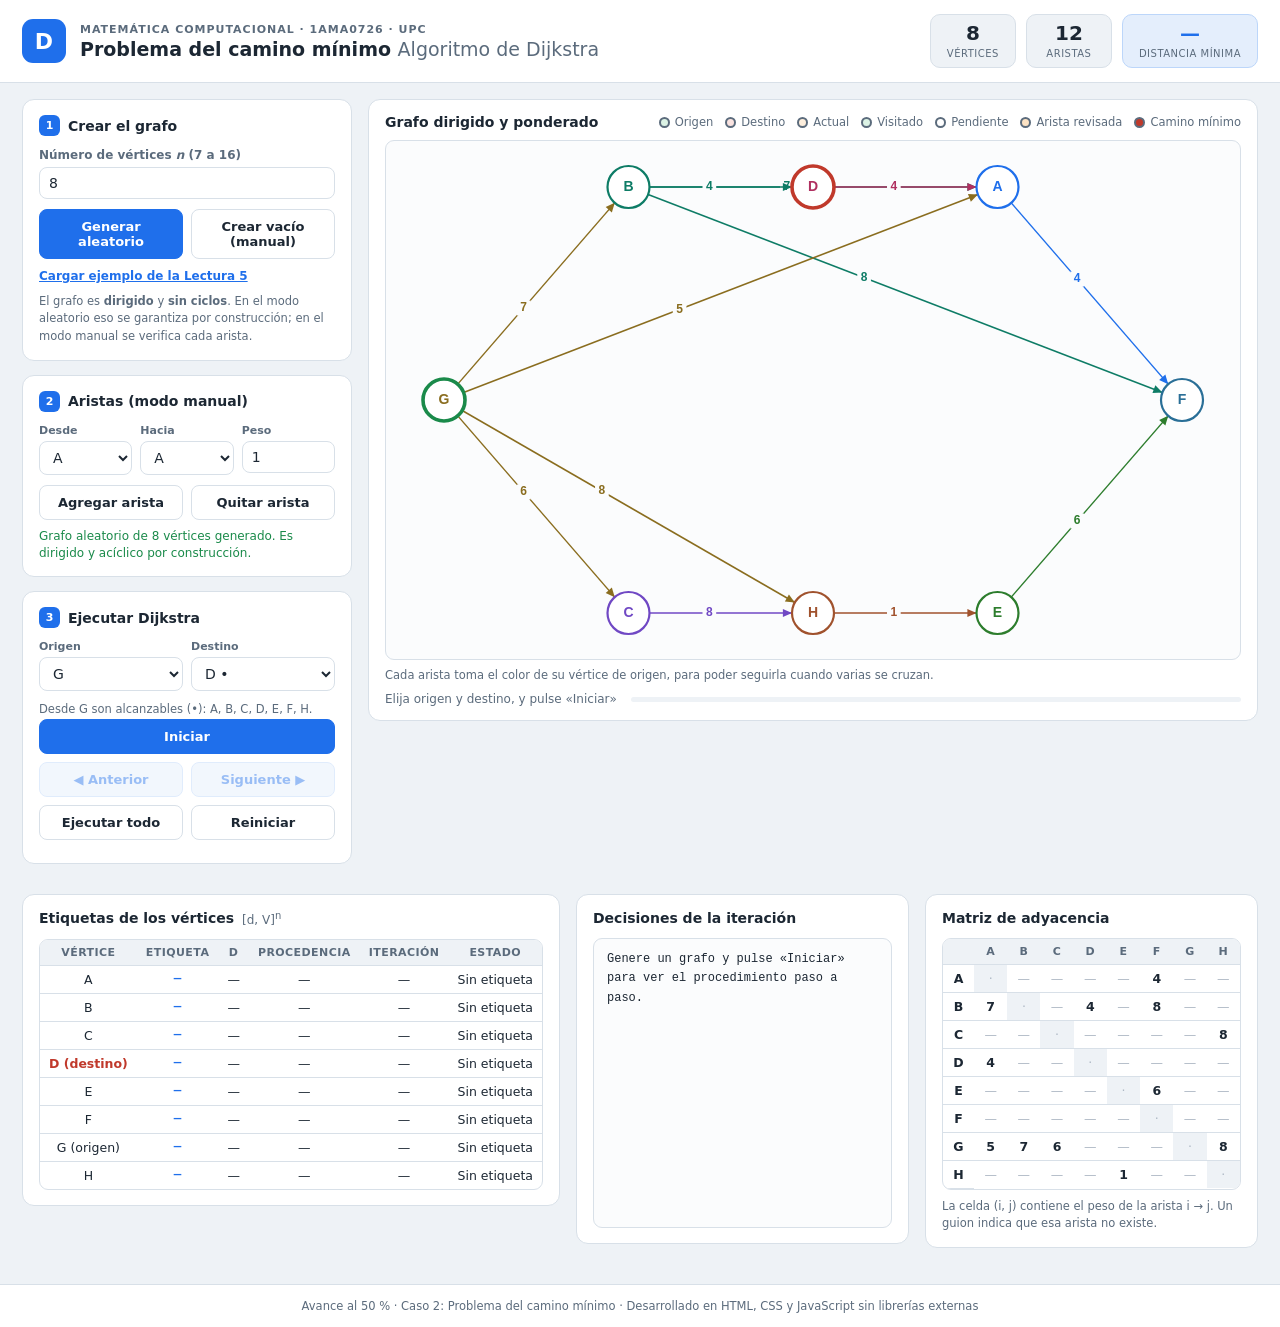
==== index.html @ 37c3c6c7 "Commit inicial - Dijkstra" ====
<!DOCTYPE html>
<html lang="es">
<head>
<meta charset="UTF-8">
<meta name="viewport" content="width=device-width, initial-scale=1">
<title>Camino mínimo · Algoritmo de Dijkstra</title>
<link rel="stylesheet" href="estilos.css">
</head>
<body>

<header class="cabecera">
  <div class="marca">
    <div class="logo">D</div>
    <div>
      <p class="curso">Matemática Computacional · 1AMA0726 · UPC</p>
      <h1>Problema del camino mínimo <span>Algoritmo de Dijkstra</span></h1>
    </div>
  </div>
  <div class="contadores">
    <div class="dato"><span id="datoNodos">—</span><small>vértices</small></div>
    <div class="dato"><span id="datoAristas">—</span><small>aristas</small></div>
    <div class="dato destacado"><span id="datoDistancia">—</span><small>distancia mínima</small></div>
  </div>
</header>

<main>

  <!-- ====================== PANEL IZQUIERDO: CONTROLES ====================== -->
  <aside class="panel">

    <section class="tarjeta">
      <h2><span class="num">1</span> Crear el grafo</h2>
      <label class="campo">
        Número de vértices <em>n</em> (7 a 16)
        <input type="number" id="entradaN" min="7" max="16" value="8">
      </label>
      <div class="botonera">
        <button id="btnAleatorio" class="primario">Generar aleatorio</button>
        <button id="btnManual">Crear vacío (manual)</button>
      </div>
      <button id="btnEjemplo" class="enlace">Cargar ejemplo de la Lectura 5</button>
      <p class="ayuda">El grafo es <strong>dirigido</strong> y <strong>sin ciclos</strong>. En el modo
      aleatorio eso se garantiza por construcción; en el modo manual se verifica cada arista.</p>
    </section>

    <section class="tarjeta">
      <h2><span class="num">2</span> Aristas (modo manual)</h2>
      <div class="fila-arista">
        <label>Desde<select id="selDesde"></select></label>
        <label>Hacia<select id="selHacia"></select></label>
        <label>Peso<input type="number" id="entradaPeso" min="1" value="1"></label>
      </div>
      <div class="botonera">
        <button id="btnAgregar">Agregar arista</button>
        <button id="btnQuitar">Quitar arista</button>
      </div>
      <p id="avisoArista" class="aviso"></p>
    </section>

    <section class="tarjeta">
      <h2><span class="num">3</span> Ejecutar Dijkstra</h2>
      <div class="fila-arista">
        <label>Origen<select id="selOrigen"></select></label>
        <label>Destino<select id="selDestino"></select></label>
      </div>
      <p class="ayuda" id="ayudaAlcanzables">Los destinos marcados con • son alcanzables desde el origen.</p>
      <button id="btnIniciar" class="primario ancho">Iniciar</button>
      <div class="botonera navegacion">
        <button id="btnAnterior">◀ Anterior</button>
        <button id="btnSiguiente">Siguiente ▶</button>
      </div>
      <div class="botonera">
        <button id="btnTodo">Ejecutar todo</button>
        <button id="btnReiniciar">Reiniciar</button>
      </div>
    </section>

  </aside>

  <!-- ====================== CENTRO: GRAFO ====================== -->
  <section class="lienzo-zona">
    <div class="lienzo-cabecera">
      <h2>Grafo dirigido y ponderado</h2>
      <ul class="leyenda">
        <li><i class="c-origen"></i>Origen</li>
        <li><i class="c-destino"></i>Destino</li>
        <li><i class="c-actual"></i>Actual</li>
        <li><i class="c-visitado"></i>Visitado</li>
        <li><i class="c-pendiente"></i>Pendiente</li>
        <li><i class="c-revisada"></i>Arista revisada</li>
        <li><i class="c-ruta"></i>Camino mínimo</li>
      </ul>
    </div>
    <canvas id="lienzo"></canvas>
    <p class="nota-color">Cada arista toma el color de su vértice de origen, para poder seguirla cuando varias se cruzan.</p>
    <p class="pie-lienzo">
      <span id="contadorPaso">Genere un grafo para comenzar</span>
      <span class="progreso"><i id="barraProgreso"></i></span>
    </p>
  </section>

</main>

<!-- ====================== ABAJO: TABLA, DECISIONES Y MATRIZ ====================== -->
<section class="inferior">

  <div class="tarjeta">
    <h2>Etiquetas de los vértices <small>[d, V]<sup>n</sup></small></h2>
    <div class="tabla-scroll">
      <table id="tablaEtiquetas">
        <thead><tr><th>Vértice</th><th>Etiqueta</th><th>d</th><th>Procedencia</th><th>Iteración</th><th>Estado</th></tr></thead>
        <tbody></tbody>
      </table>
    </div>
  </div>

  <div class="tarjeta">
    <h2>Decisiones de la iteración</h2>
    <div id="registro" class="registro">Genere un grafo y pulse «Iniciar» para ver el procedimiento paso a paso.</div>
  </div>

  <div class="tarjeta">
    <h2>Matriz de adyacencia</h2>
    <div class="tabla-scroll">
      <table id="tablaMatriz"><thead></thead><tbody></tbody></table>
    </div>
    <p class="ayuda">La celda (i, j) contiene el peso de la arista i → j. Un guion indica que esa arista no existe.</p>
  </div>

</section>

<footer>
  Avance al 50 % · Caso 2: Problema del camino mínimo · Desarrollado en HTML, CSS y JavaScript sin librerías externas
</footer>

<script src="algoritmo.js"></script>
<script src="interfaz.js"></script>
</body>
</html>
---- estilos.css ----
/* ============================================================================
   estilos.css
   Presentacion de la aplicacion. Elegimos un fondo claro a proposito: las
   capturas de pantalla del informe se ven mejor sobre papel blanco.
   ============================================================================ */

:root {
  --tinta:      #1c2733;
  --tinta-suave:#5b6b7c;
  --borde:      #d8e0e8;
  --fondo:      #eef2f6;
  --papel:      #ffffff;
  --azul:       #1f6feb;
  --azul-claro: #e4eefc;
  --verde:      #1a8a4a;
  --verde-claro:#dcf3e5;
  --naranja:    #e07b1a;
  --naranja-claro:#fdeedc;
  --rojo:       #c0392b;
  --rojo-claro: #fae3e0;
}

* { box-sizing: border-box; }

body {
  margin: 0;
  font-family: "Segoe UI", system-ui, -apple-system, sans-serif;
  background: var(--fondo);
  color: var(--tinta);
  font-size: 14px;
}

/* ------------------------------- cabecera -------------------------------- */

.cabecera {
  display: flex; justify-content: space-between; align-items: center;
  flex-wrap: wrap; gap: 16px;
  background: var(--papel);
  border-bottom: 1px solid var(--borde);
  padding: 14px 22px;
}
.marca { display: flex; align-items: center; gap: 14px; }
.logo {
  width: 44px; height: 44px; border-radius: 11px;
  background: var(--azul); color: #fff;
  display: grid; place-items: center;
  font-size: 22px; font-weight: 700;
}
.curso {
  margin: 0 0 2px; font-size: 11px; letter-spacing: .09em;
  text-transform: uppercase; color: var(--tinta-suave); font-weight: 600;
}
.cabecera h1 { margin: 0; font-size: 19px; font-weight: 700; }
.cabecera h1 span { font-weight: 400; color: var(--tinta-suave); }

.contadores { display: flex; gap: 10px; }
.dato {
  background: var(--fondo); border: 1px solid var(--borde); border-radius: 10px;
  padding: 7px 16px; text-align: center; min-width: 86px;
}
.dato span { display: block; font-size: 20px; font-weight: 700; line-height: 1.1; }
.dato small { font-size: 10px; text-transform: uppercase; letter-spacing: .05em; color: var(--tinta-suave); }
.dato.destacado { background: var(--azul-claro); border-color: #bcd6fa; }
.dato.destacado span { color: var(--azul); }

/* ------------------------------- estructura ------------------------------ */

main {
  display: grid;
  grid-template-columns: 330px 1fr;
  gap: 16px;
  padding: 16px 22px;
  align-items: start;
}

.inferior {
  display: grid;
  grid-template-columns: 1fr 1fr 1fr;
  gap: 16px;
  padding: 0 22px 22px;
  align-items: start;
}

.tarjeta {
  background: var(--papel);
  border: 1px solid var(--borde);
  border-radius: 12px;
  padding: 15px 16px;
  margin-bottom: 14px;
}
.tarjeta h2 {
  margin: 0 0 12px; font-size: 14px; font-weight: 700;
  display: flex; align-items: center; gap: 8px;
}
.tarjeta h2 small { font-weight: 400; color: var(--tinta-suave); font-size: 12px; }
.num {
  width: 21px; height: 21px; border-radius: 6px;
  background: var(--azul); color: #fff;
  display: grid; place-items: center; font-size: 11px;
}

/* ------------------------------- controles ------------------------------- */

.campo { display: block; font-size: 12px; color: var(--tinta-suave); margin-bottom: 10px; font-weight: 600; }
.campo input { display: block; width: 100%; margin-top: 5px; }

input, select {
  font-family: inherit; font-size: 14px; color: var(--tinta);
  padding: 7px 9px; border: 1px solid var(--borde); border-radius: 8px;
  background: var(--papel); width: 100%;
}
input:focus, select:focus { outline: 2px solid var(--azul); outline-offset: -1px; }

.fila-arista { display: flex; gap: 8px; margin-bottom: 10px; }
.fila-arista label {
  flex: 1; font-size: 11px; color: var(--tinta-suave); font-weight: 600;
  display: flex; flex-direction: column; gap: 4px;
}

.botonera { display: flex; gap: 8px; margin-bottom: 8px; }
.botonera button { flex: 1; }

button {
  font-family: inherit; font-size: 13px; font-weight: 600;
  padding: 9px 12px; border-radius: 8px;
  border: 1px solid var(--borde); background: var(--papel); color: var(--tinta);
  cursor: pointer;
}
button:hover:not(:disabled) { background: var(--fondo); }
button:disabled { opacity: .45; cursor: default; }
button.primario { background: var(--azul); border-color: var(--azul); color: #fff; }
button.primario:hover:not(:disabled) { background: #1a5fd0; }
button.ancho { width: 100%; margin-bottom: 8px; }
button.enlace {
  border: none; background: none; color: var(--azul);
  padding: 2px 0; text-align: left; text-decoration: underline; font-size: 12px;
}
.navegacion button { background: var(--azul-claro); border-color: #bcd6fa; color: var(--azul); }

.ayuda { font-size: 11.5px; color: var(--tinta-suave); line-height: 1.5; margin: 8px 0 0; }
.aviso { font-size: 12px; margin: 6px 0 0; min-height: 17px; line-height: 1.4; }
.aviso.error { color: var(--rojo); }
.aviso.ok { color: var(--verde); }

/* --------------------------------- lienzo -------------------------------- */

.lienzo-zona {
  background: var(--papel); border: 1px solid var(--borde);
  border-radius: 12px; padding: 14px 16px;
}
.lienzo-cabecera {
  display: flex; justify-content: space-between; align-items: center;
  flex-wrap: wrap; gap: 10px; margin-bottom: 10px;
}
.lienzo-cabecera h2 { margin: 0; font-size: 14px; }

.leyenda { list-style: none; display: flex; flex-wrap: wrap; gap: 12px; margin: 0; padding: 0; font-size: 11.5px; color: var(--tinta-suave); }
.leyenda li { display: flex; align-items: center; gap: 5px; }
.leyenda i { width: 11px; height: 11px; border-radius: 50%; display: inline-block; border: 2px solid; }
.c-origen   { background: var(--verde-claro);  border-color: var(--verde); }
.c-destino  { background: var(--rojo-claro);   border-color: var(--rojo); }
.c-actual   { background: var(--naranja-claro);border-color: var(--naranja); }
.c-visitado { background: var(--verde-claro);  border-color: #9ed4b4; }
.c-pendiente{ background: var(--papel);        border-color: var(--borde); }
.c-revisada { background: #fde3c4; border-color: #e07b1a; }
.c-ruta     { background: var(--rojo); border-color: var(--rojo); border-radius: 2px; height: 4px; width: 16px; }

canvas { width: 100%; height: 520px; display: block; background: #fbfcfd; border: 1px solid var(--borde); border-radius: 9px; }

.pie-lienzo { display: flex; align-items: center; gap: 14px; margin: 10px 0 0; font-size: 12px; color: var(--tinta-suave); }
.progreso { flex: 1; height: 5px; background: var(--fondo); border-radius: 3px; overflow: hidden; }
.progreso i { display: block; height: 100%; width: 0; background: var(--azul); transition: width .18s; }

/* --------------------------------- tablas -------------------------------- */

.tabla-scroll { max-height: 290px; overflow: auto; border: 1px solid var(--borde); border-radius: 9px; }
table { border-collapse: collapse; width: 100%; font-size: 12.5px; }
th, td { padding: 6px 9px; text-align: center; border-bottom: 1px solid var(--borde); white-space: nowrap; }
thead th {
  position: sticky; top: 0; background: var(--fondo);
  font-size: 11px; text-transform: uppercase; letter-spacing: .04em; color: var(--tinta-suave);
}
tbody tr:last-child td { border-bottom: none; }
tr.fila-actual   { background: var(--naranja-claro); font-weight: 600; }
tr.fila-visitado { background: var(--verde-claro); }
tr.fila-destino  td:first-child { color: var(--rojo); font-weight: 700; }
td.etiqueta { font-family: "Consolas", "Courier New", monospace; font-weight: 600; color: var(--azul); }
td.vacio { color: #adb8c4; }
td.diagonal { background: var(--fondo); color: #adb8c4; }
td.con-peso { font-weight: 600; }

.registro {
  font-family: "Consolas", "Courier New", monospace;
  font-size: 12px; line-height: 1.65;
  white-space: pre-wrap; word-break: break-word;
  background: #fbfcfd; border: 1px solid var(--borde); border-radius: 9px;
  padding: 11px 13px; height: 290px; overflow: auto;
}
.registro b { color: var(--azul); font-family: inherit; }

footer {
  text-align: center; padding: 14px; font-size: 11.5px;
  color: var(--tinta-suave); border-top: 1px solid var(--borde); background: var(--papel);
}

@media (max-width: 1100px) {
  main { grid-template-columns: 1fr; }
  .inferior { grid-template-columns: 1fr; }
}

.nota-color { font-size: 11.5px; color: var(--tinta-suave); margin: 8px 0 0; }
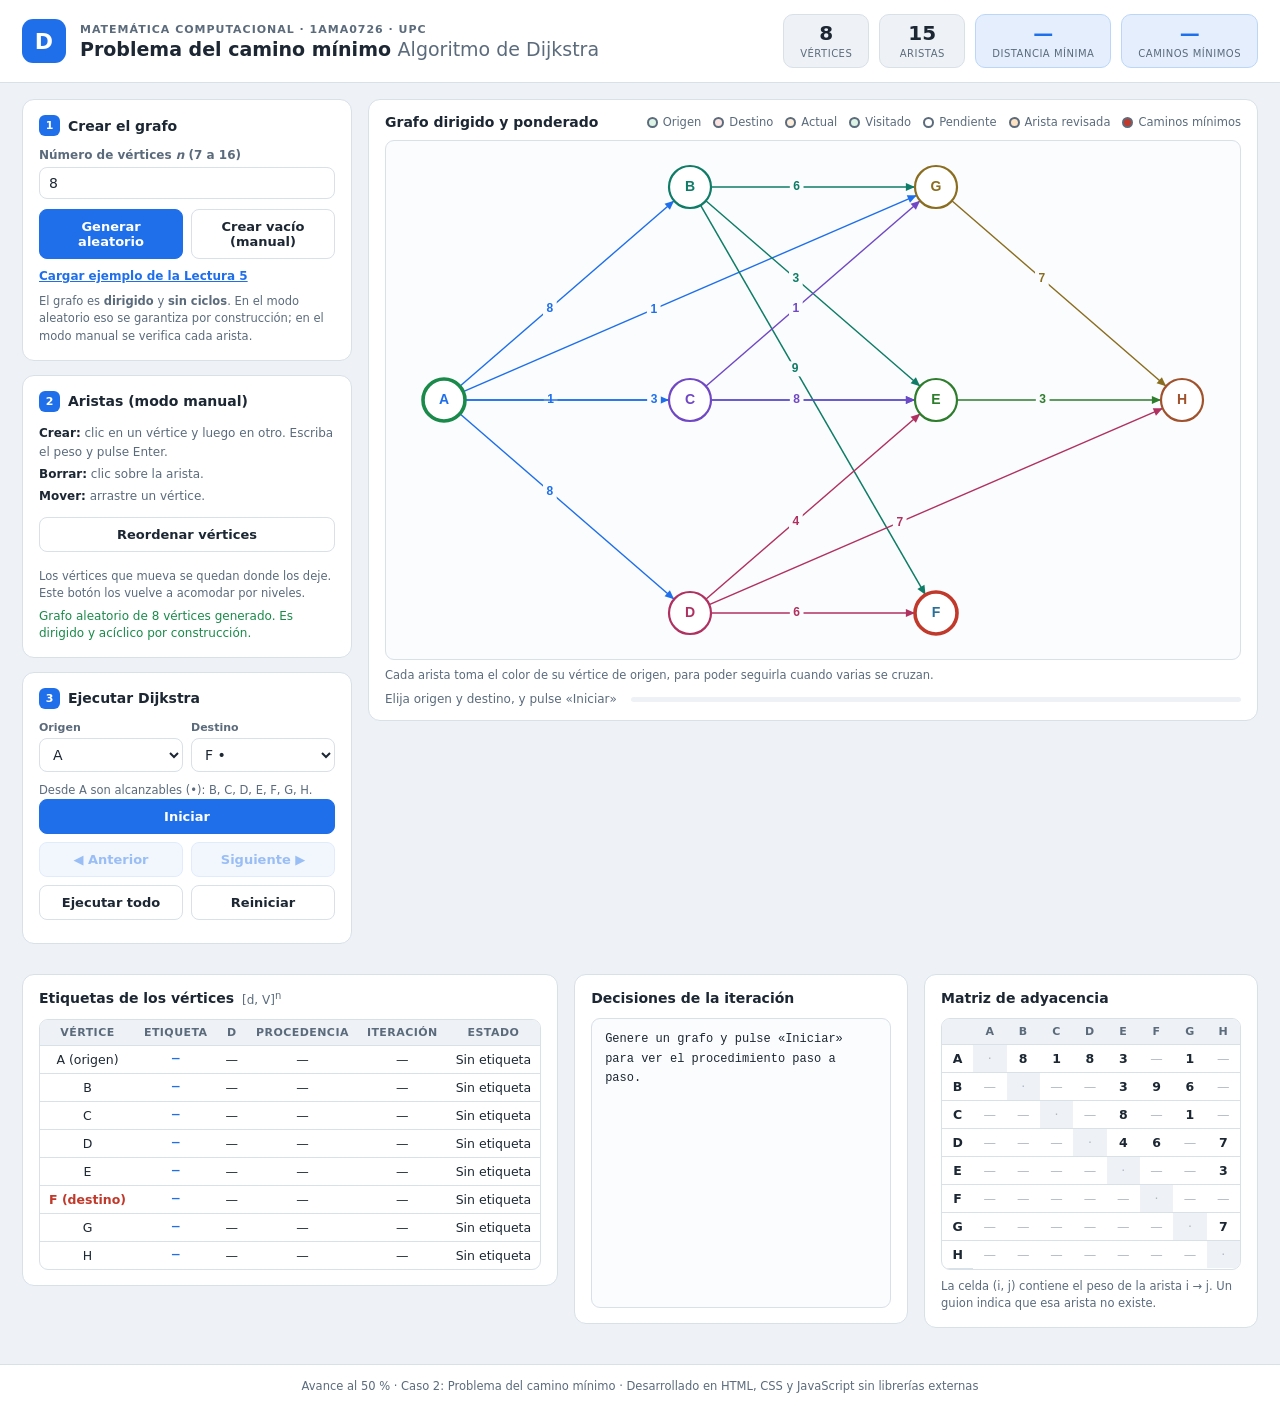
==== commit f175121a: "Caminos minimos multiples, grafo ordenado y entrada por clic" ====
--- a/index.html
+++ b/index.html
@@ -20,6 +20,7 @@
     <div class="dato"><span id="datoNodos">—</span><small>vértices</small></div>
     <div class="dato"><span id="datoAristas">—</span><small>aristas</small></div>
     <div class="dato destacado"><span id="datoDistancia">—</span><small>distancia mínima</small></div>
+    <div class="dato destacado"><span id="datoCaminos">—</span><small>caminos mínimos</small></div>
   </div>
 </header>
 
@@ -45,15 +46,14 @@
 
     <section class="tarjeta">
       <h2><span class="num">2</span> Aristas (modo manual)</h2>
-      <div class="fila-arista">
-        <label>Desde<select id="selDesde"></select></label>
-        <label>Hacia<select id="selHacia"></select></label>
-        <label>Peso<input type="number" id="entradaPeso" min="1" value="1"></label>
-      </div>
-      <div class="botonera">
-        <button id="btnAgregar">Agregar arista</button>
-        <button id="btnQuitar">Quitar arista</button>
-      </div>
+      <ul class="instrucciones">
+        <li><b>Crear:</b> clic en un vértice y luego en otro. Escriba el peso y pulse Enter.</li>
+        <li><b>Borrar:</b> clic sobre la arista.</li>
+        <li><b>Mover:</b> arrastre un vértice.</li>
+      </ul>
+      <button id="btnReordenar" class="ancho">Reordenar vértices</button>
+      <p class="ayuda">Los vértices que mueva se quedan donde los deje. Este botón los vuelve
+      a acomodar por niveles.</p>
       <p id="avisoArista" class="aviso"></p>
     </section>
 
@@ -88,10 +88,17 @@
         <li><i class="c-visitado"></i>Visitado</li>
         <li><i class="c-pendiente"></i>Pendiente</li>
         <li><i class="c-revisada"></i>Arista revisada</li>
-        <li><i class="c-ruta"></i>Camino mínimo</li>
+        <li><i class="c-ruta"></i>Caminos mínimos</li>
       </ul>
     </div>
-    <canvas id="lienzo"></canvas>
+    <div class="envoltura-lienzo">
+      <canvas id="lienzo"></canvas>
+      <div class="flotante" id="flotante">
+        <b id="flotanteTexto"></b>
+        peso <input type="number" id="flotantePeso" min="1" value="1">
+        <button id="flotanteOk" class="primario">Agregar</button>
+      </div>
+    </div>
     <p class="nota-color">Cada arista toma el color de su vértice de origen, para poder seguirla cuando varias se cruzan.</p>
     <p class="pie-lienzo">
       <span id="contadorPaso">Genere un grafo para comenzar</span>
--- a/estilos.css
+++ b/estilos.css
@@ -209,3 +209,25 @@
 }
 
 .nota-color { font-size: 11.5px; color: var(--tinta-suave); margin: 8px 0 0; }
+
+/* --------- entrada por clic sobre el grafo --------- */
+.envoltura-lienzo { position: relative; }
+
+canvas { cursor: pointer; }
+
+.instrucciones {
+  list-style: none; margin: 0 0 10px; padding: 0;
+  font-size: 12px; color: var(--tinta-suave); line-height: 1.6;
+}
+.instrucciones li { margin-bottom: 3px; }
+.instrucciones b { color: var(--tinta); }
+
+.flotante {
+  position: absolute; display: none; z-index: 9;
+  background: var(--papel); border: 2px solid var(--azul); border-radius: 9px;
+  padding: 7px 9px; box-shadow: 0 6px 20px rgba(0,0,0,.18);
+  font-size: 12.5px; white-space: nowrap;
+}
+.flotante b { color: var(--azul); }
+.flotante input { width: 58px; margin: 0 6px; padding: 5px 7px; }
+.flotante button { padding: 6px 10px; font-size: 12.5px; }
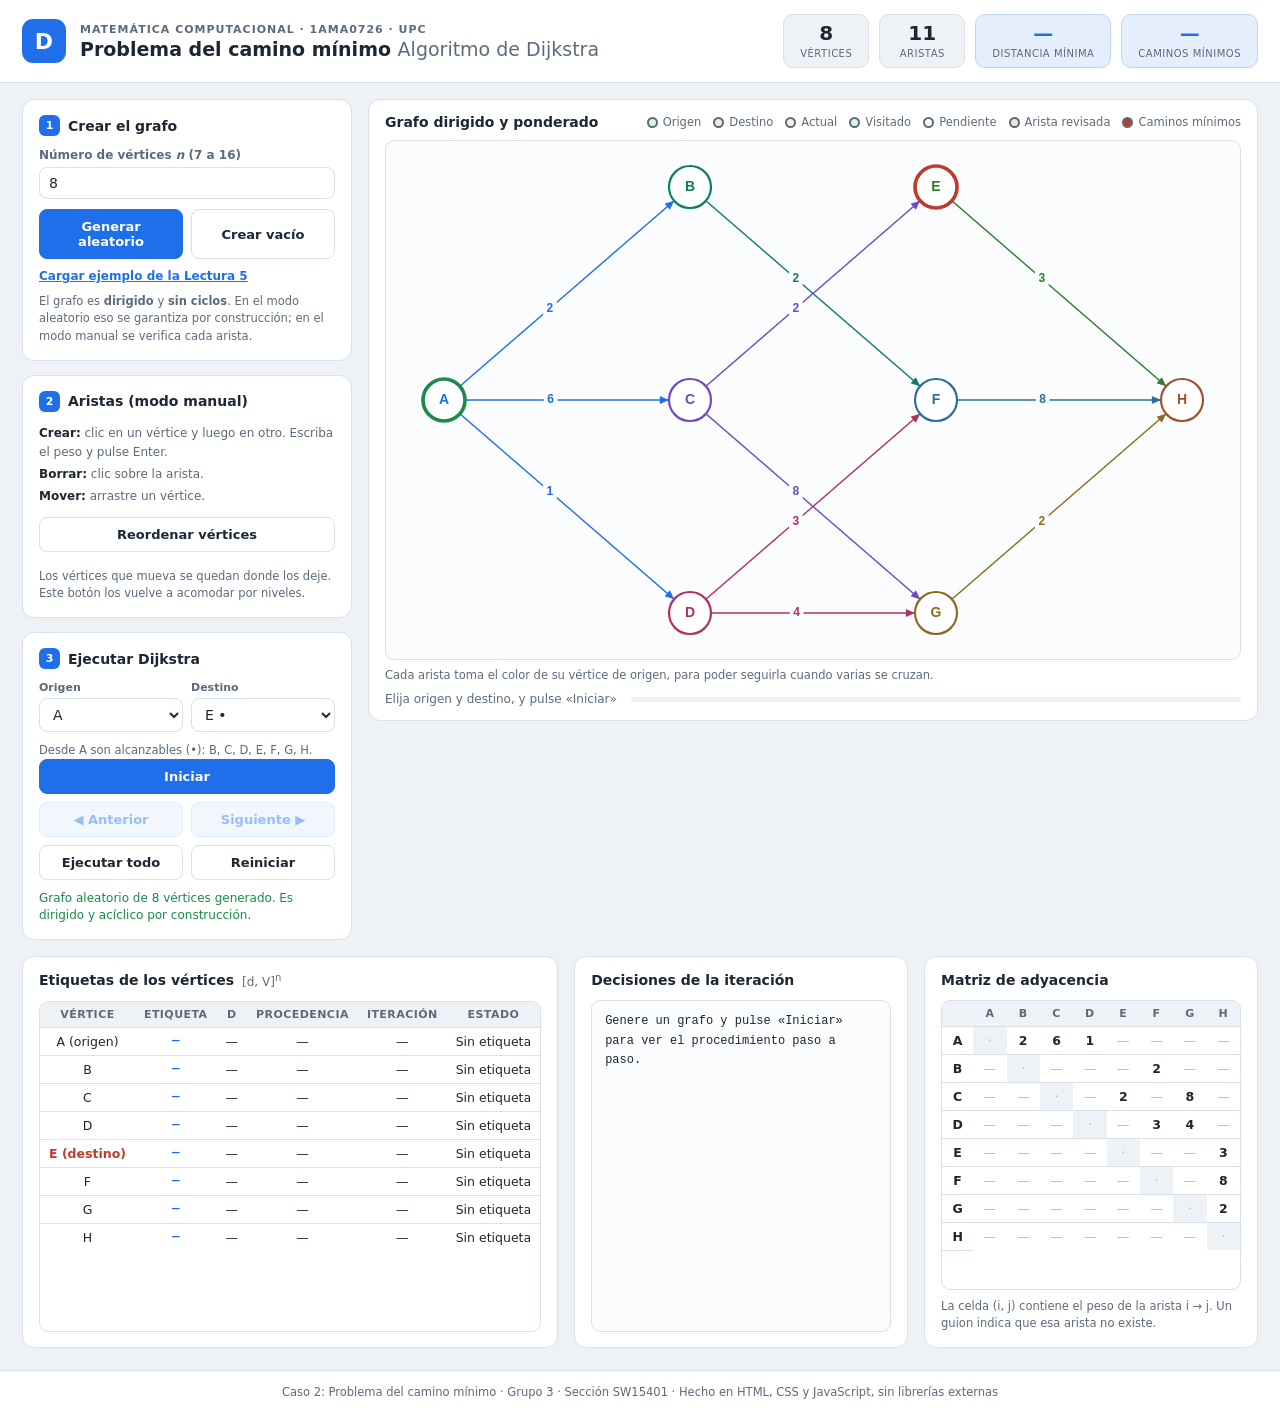
==== commit 1c4e0c97: "Version final del trabajo" ====
--- a/index.html
+++ b/index.html
@@ -37,7 +37,7 @@
       </label>
       <div class="botonera">
         <button id="btnAleatorio" class="primario">Generar aleatorio</button>
-        <button id="btnManual">Crear vacío (manual)</button>
+        <button id="btnManual">Crear vacío</button>
       </div>
       <button id="btnEjemplo" class="enlace">Cargar ejemplo de la Lectura 5</button>
       <p class="ayuda">El grafo es <strong>dirigido</strong> y <strong>sin ciclos</strong>. En el modo
@@ -54,7 +54,6 @@
       <button id="btnReordenar" class="ancho">Reordenar vértices</button>
       <p class="ayuda">Los vértices que mueva se quedan donde los deje. Este botón los vuelve
       a acomodar por niveles.</p>
-      <p id="avisoArista" class="aviso"></p>
     </section>
 
     <section class="tarjeta">
@@ -73,6 +72,7 @@
         <button id="btnTodo">Ejecutar todo</button>
         <button id="btnReiniciar">Reiniciar</button>
       </div>
+      <p id="avisoArista" class="aviso"></p>
     </section>
 
   </aside>
@@ -137,7 +137,7 @@
 </section>
 
 <footer>
-  Avance al 50 % · Caso 2: Problema del camino mínimo · Desarrollado en HTML, CSS y JavaScript sin librerías externas
+  Caso 2: Problema del camino mínimo · Grupo 3 · Sección SW15401 · Hecho en HTML, CSS y JavaScript, sin librerías externas
 </footer>
 
 <script src="algoritmo.js"></script>
--- a/estilos.css
+++ b/estilos.css
@@ -78,8 +78,12 @@
   grid-template-columns: 1fr 1fr 1fr;
   gap: 16px;
   padding: 0 22px 22px;
-  align-items: start;
-}
+  align-items: stretch;   /* las tres tarjetas terminan a la misma altura */
+}
+/* dentro de la fila de abajo el espacio lo reparte la tarjeta, no el margen */
+.inferior .tarjeta { display: flex; flex-direction: column; margin-bottom: 0; }
+.inferior .tabla-scroll { flex: 1; max-height: none; min-height: 290px; }
+.panel .tarjeta:last-child { margin-bottom: 0; }
 
 .tarjeta {
   background: var(--papel);
@@ -138,7 +142,8 @@
 .navegacion button { background: var(--azul-claro); border-color: #bcd6fa; color: var(--azul); }
 
 .ayuda { font-size: 11.5px; color: var(--tinta-suave); line-height: 1.5; margin: 8px 0 0; }
-.aviso { font-size: 12px; margin: 6px 0 0; min-height: 17px; line-height: 1.4; }
+.aviso { font-size: 12px; margin: 10px 0 0; line-height: 1.4; }
+.aviso:empty { display: none; }
 .aviso.error { color: var(--rojo); }
 .aviso.ok { color: var(--verde); }
 
@@ -194,7 +199,7 @@
   font-size: 12px; line-height: 1.65;
   white-space: pre-wrap; word-break: break-word;
   background: #fbfcfd; border: 1px solid var(--borde); border-radius: 9px;
-  padding: 11px 13px; height: 290px; overflow: auto;
+  padding: 11px 13px; flex: 1; min-height: 290px; overflow: auto;
 }
 .registro b { color: var(--azul); font-family: inherit; }
 
